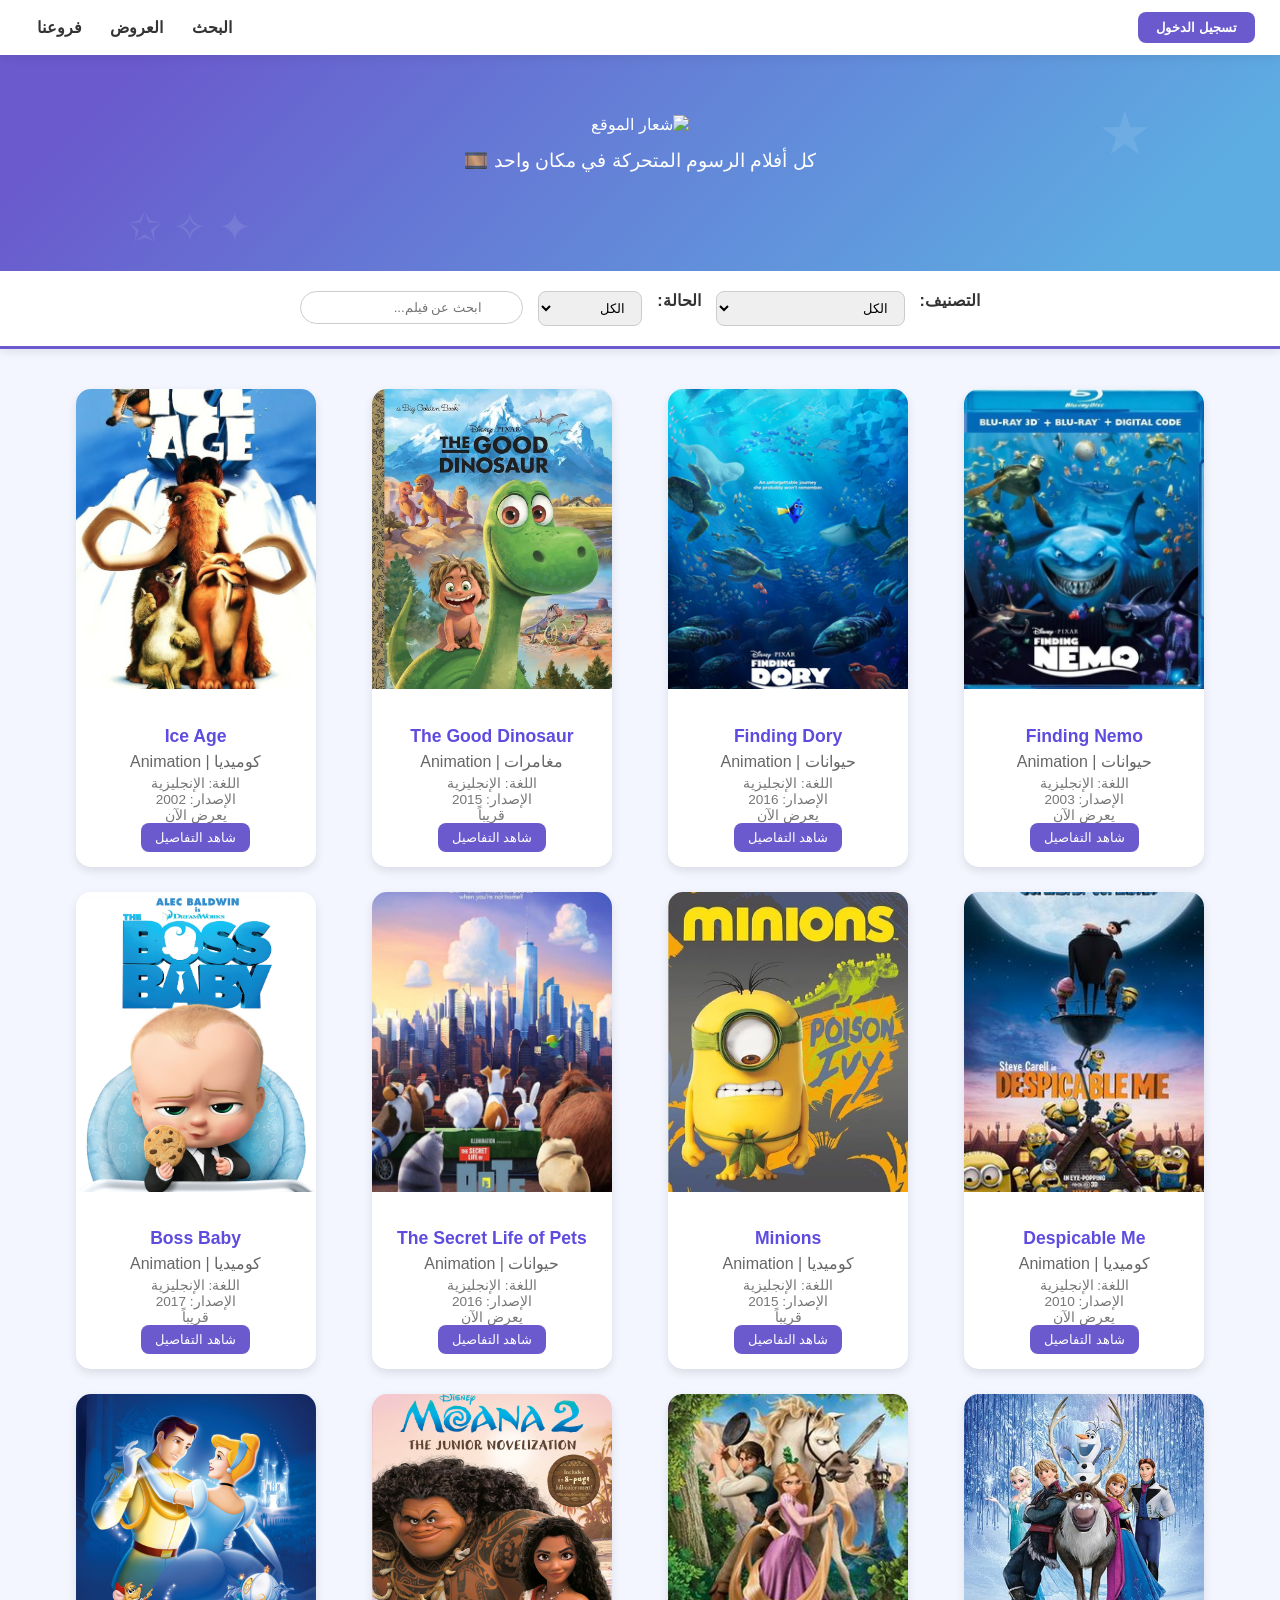
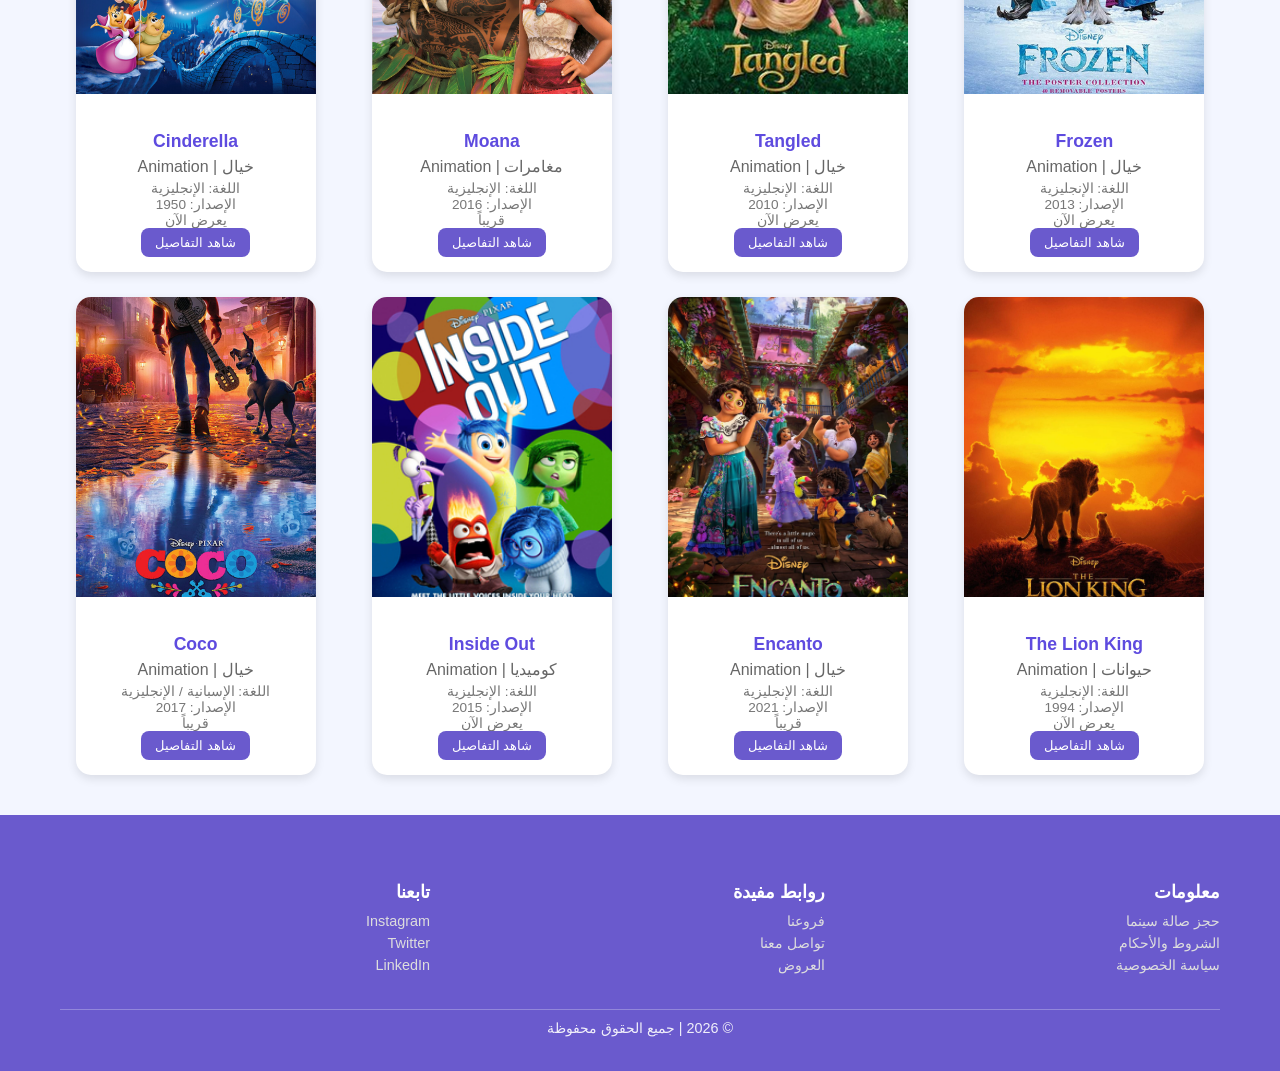
==== index.html @ 652f6a5a "Initial commit for GitHub Pages" ====
<!DOCTYPE html>
<html lang="ar" dir="rtl">
<head>
  <meta charset="UTF-8">
  <meta name="viewport" content="width=device-width, initial-scale=1.0">
  <title>موقع الأفلام</title>
  <link rel="stylesheet" href="css/style.css">
  <link href="[fonts.googleapis.com](https://fonts.googleapis.com/css2?family=Cairo:wght@400;700&display=swap)" rel="stylesheet">
</head>
<body>

  <!-- شريط علوي -->
  <header class="topbar">
    <div class="nav-left">

<button id="loginBtn" class="login-btn">
تسجيل الدخول
</button>

<button id="logoutBtn" class="login-btn" style="display:none;">
تسجيل خروج
</button>

</div>
    <nav class="nav-right">
  <a href="#" id="searchLink">البحث</a>
  <a href="#" id="offersLink">العروض</a>
  <a href="#" id="branchesLink">فروعنا</a>
</nav>
  </header>

  <!-- الخلفية الزرقاء البنفسجية -->
  <section class="hero">
    <img src="images/logo.png" alt="شعار الموقع" class="main-logo">
    <p class="hero-text">كل أفلام الرسوم المتحركة في مكان واحد 🎞️</p>
  </section>

  <!-- فلاتر و بحث -->
  <section class="filters">
    <label for="category">التصنيف:</label>
    <select id="category" onchange="applyFilters()">
      <option value="all">الكل</option>
      <option value="adventure">مغامرات (Adventure)</option>
      <option value="comedy">كوميديا (Comedy)</option>
      <option value="fantasy">خيال / فانتازيا (Fantasy)</option>
      <option value="animals">حيوانات (Animal Movies)</option>
    </select>

    <label for="status">الحالة:</label>
    <select id="status" onchange="applyFilters()">
      <option value="all">الكل</option>
      <option value="now">يعرض الآن</option>
      <option value="soon">قريباً</option>
    </select>

    <div class="search-box">
      <input type="text" id="searchInput" placeholder="ابحث عن فيلم..." oninput="searchMovies()">
    </div>
  </section>

  <!-- شبكة الأفلام -->
  <main class="movies" id="movieContainer"></main>

  <!-- فوتر -->
  <footer>
    <div class="footer-grid">
      <div>
        <h3>معلومات</h3>
        <a href="#">حجز صالة سينما</a>
        <a href="#">الشروط والأحكام</a>
        <a href="#">سياسة الخصوصية</a>
      </div>

      <div>
        <h3>روابط مفيدة</h3>
        <a href="branches.html">فروعنا</a>
        <a href="#">تواصل معنا</a>
        <a href="offers.html">العروض</a>
      </div>

      <div>
        <h3>تابعنا</h3>
        <a href="#">Instagram</a>
        <a href="#">Twitter</a>
        <a href="#">LinkedIn</a>
      </div>
    </div>
    <p class="copy">© 2026 | جميع الحقوق محفوظة</p>
  </footer>

  <script src="js/main.js"></script>
</body>
</html>
---- css/style.css ----
body {
  font-family: 'Cairo', sans-serif;
  margin: 0;
  background-color: #f3f6ff;
  color: #222;
  overflow-x: hidden;
}

/* ==== الشريط العلوي ==== */
.topbar {
  background-color: #fff;
  display: flex;
  justify-content: space-between;
  align-items: center;
  padding: 12px 25px;
  box-shadow: 0 2px 10px rgba(0,0,0,0.08);
  position: sticky;
  top: 0;
  z-index: 999;
}
.topbar a {
  color: #333;
  margin: 0 12px;
  text-decoration: none;
  font-weight: 600;
}
.topbar a:hover {
  color: #6a5acd;
}
.login-btn {
  background: #6a5acd;
  color: #fff;
  border: none;
  padding: 8px 18px;
  border-radius: 8px;
  cursor: pointer;
  font-weight: 600;
}
.login-btn:hover { background: #523ac7; }

/* ==== الخلفية الزرقاء البنفسجية ==== */
.hero {
  background: linear-gradient(135deg, #6a5acd 10%, #5dade2 90%);
  color: white;
  text-align: center;
  padding: 60px 15px 80px;
  position: relative;
  overflow: hidden;
}
.hero::after {
  content: "★";
  position: absolute;
  top: 20%;
  right: 10%;
  font-size: 60px;
  opacity: 0.1;
}
.hero::before {
  content: "✦ ✧ ✩";
  position: absolute;
  bottom: 10%;
  left: 10%;
  color: white;
  font-size: 40px;
  opacity: 0.1;
}
.main-logo {
  max-width: 160px;
}
.hero-text {
  margin-top: 15px;
  font-size: 1.2rem;
}

/* ==== الفلاتر ==== */
.filters {
  display: flex;
  justify-content: center;
  flex-wrap: wrap;
  gap: 15px;
  background: white;
  border-bottom: 3px solid #6a5acd;
  padding: 20px;
  box-shadow: 0 2px 10px rgba(0,0,0,0.1);
}
.filters label {
  font-weight: bold;
  color: #333;
}
.filters select {
  padding: 8px 12px;
  border-radius: 8px;
  border: 1px solid #ccc;
}
.search-box {
  position: relative;
}
.search-box input {
  padding: 8px 40px 8px 12px;
  border-radius: 20px;
  border: 1px solid #ccc;
  transition: 0.3s;
}
.search-box input:focus {
  border-color: #6a5acd;
  box-shadow: 0 0 8px rgba(90,55,200,0.3);
}

/* ==== شبكة الأفلام ==== */
.movies {
  display: grid;
  grid-template-columns: repeat(auto-fit, minmax(240px, 1fr));
  gap: 25px;
  padding: 40px 60px;
  justify-items: center;
}
.movie-card {
  width: 240px;
  background: white;
  border-radius: 15px;
  box-shadow: 0 4px 10px rgba(0,0,0,0.1);
  overflow: hidden;
  transition: 0.3s;
}
.movie-card:hover {
  transform: translateY(-5px);
  box-shadow: 0 6px 15px rgba(0,0,0,0.2);
}
.movie-card img {
  width: 100%;
  height: 300px;
  object-fit: cover;
}
.movie-info {
  padding: 15px;
  text-align: center;
}
.movie-info h3 {
  color: #5e4bdf;
  margin-bottom: 5px;
  font-size: 1.1rem;
}
.movie-info p { color: #666; margin: 4px 0; }
.movie-info span { font-size: 0.85em; color: #777; display: block; }
.movie-info button {
  border: none;
  background: #6a5acd;
  color: white;
  padding: 7px 14px;
  border-radius: 8px;
  cursor: pointer;
}
.movie-info button:hover { background: #523ac7; }

/* ==== الفوتر ==== */
footer {
  background-color: #6a5acd;
  color: white;
  padding: 50px 60px 20px;
}
.footer-grid {
  display: grid;
  grid-template-columns: repeat(auto-fit, minmax(220px, 1fr));
  gap: 25px;
  margin-bottom: 30px;
}
.footer-grid h3 {
  margin-bottom: 10px;
  font-size: 1.1rem;
}
.footer-grid a {
  display: block;
  color: #ddd;
  text-decoration: none;
  margin: 6px 0;
  font-size: 0.9rem;
}
.footer-grid a:hover {
  color: #fff;
}
.copy {
  text-align: center;
  opacity: 0.9;
  font-size: 0.9rem;
  border-top: 1px solid rgba(255,255,255,0.3);
  padding-top: 10px;
}
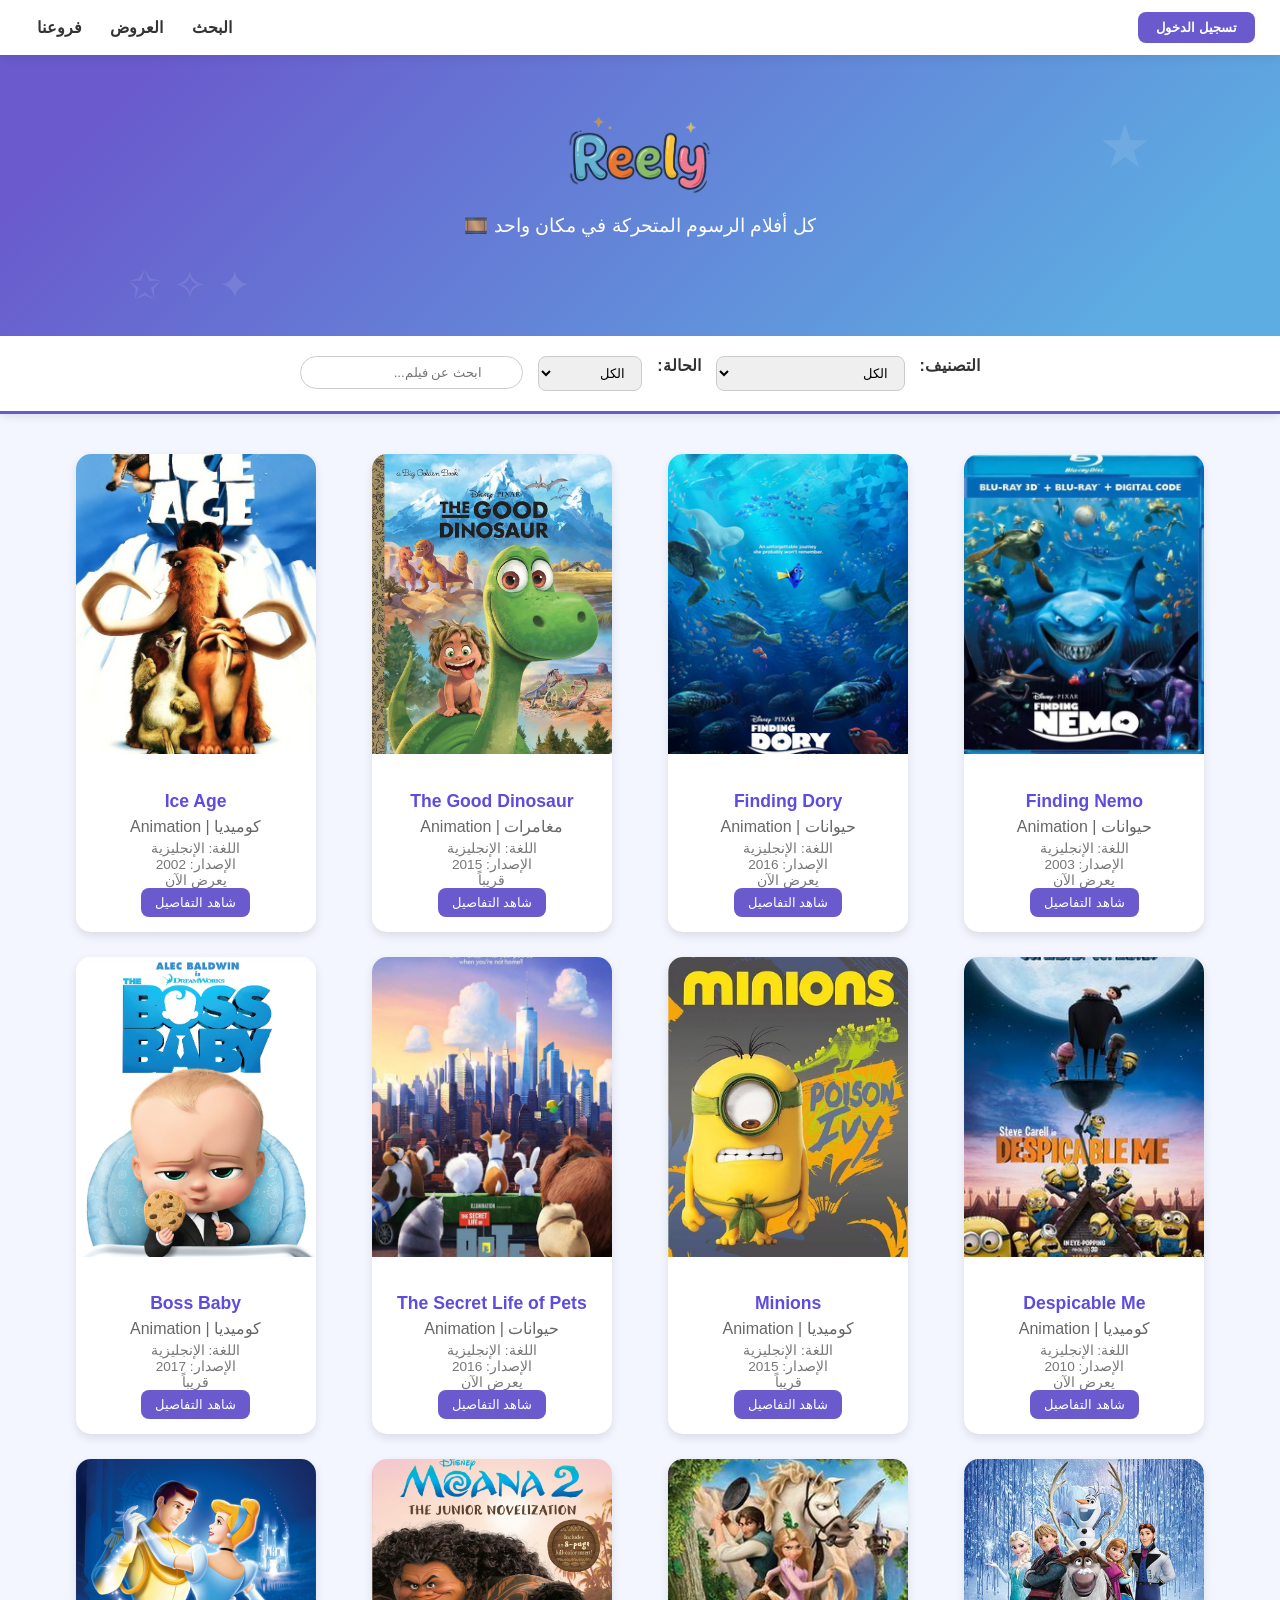
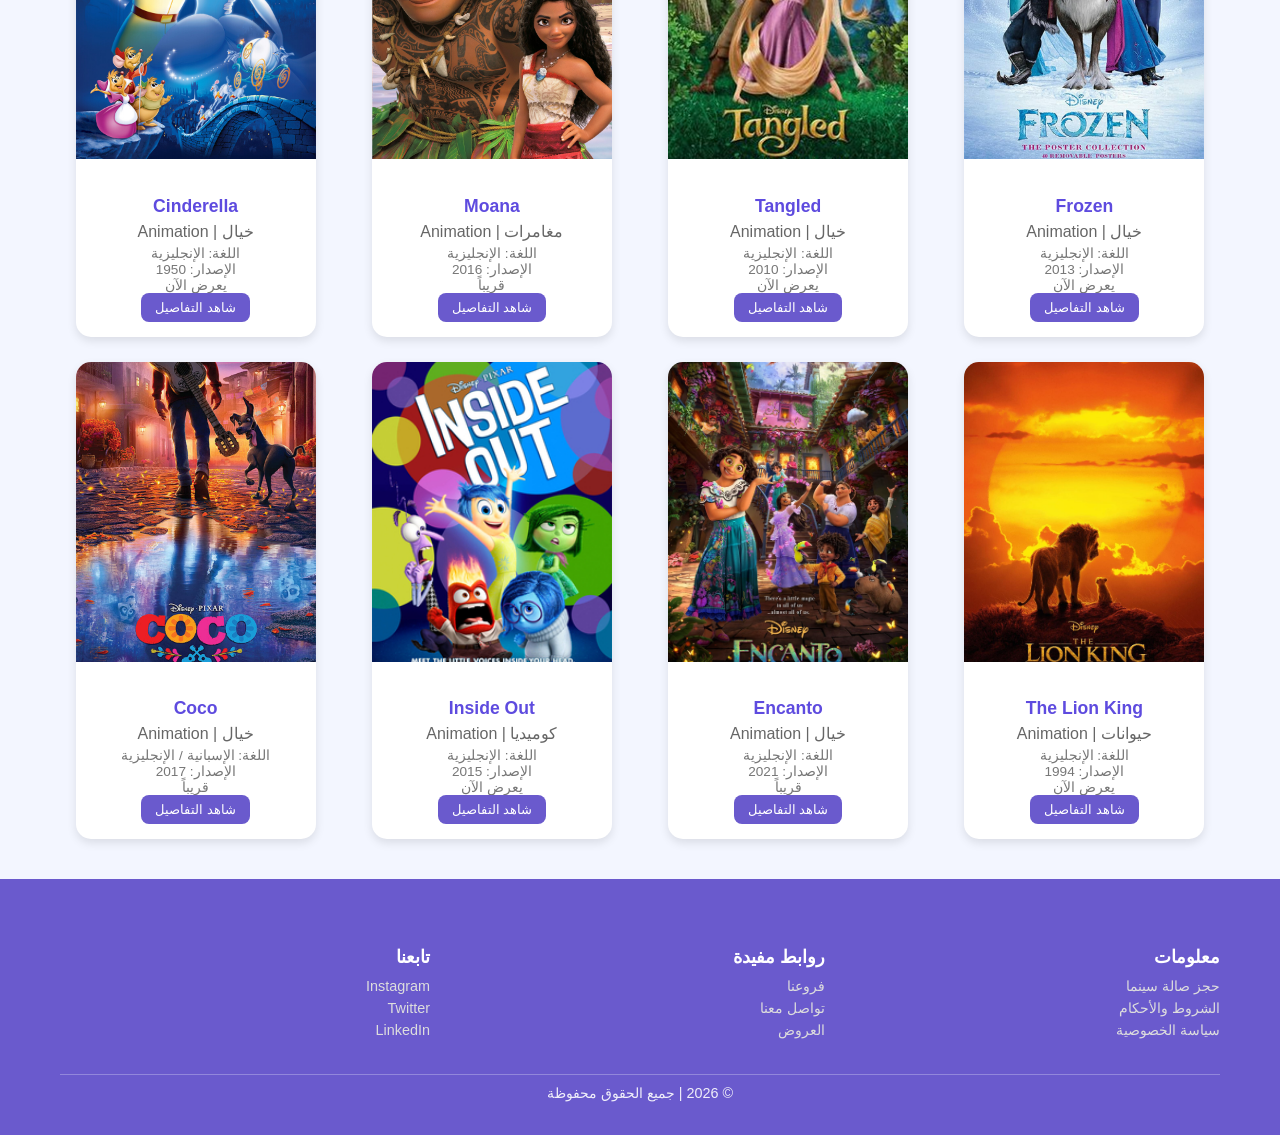
==== commit 81482f26: "fix logo path for GitHub Pages" ====
--- a/index.html
+++ b/index.html
@@ -31,7 +31,7 @@
 
   <!-- الخلفية الزرقاء البنفسجية -->
   <section class="hero">
-    <img src="images/logo.png" alt="شعار الموقع" class="main-logo">
+    <img src="images/logo.PNG" alt="شعار الموقع" class="main-logo">
     <p class="hero-text">كل أفلام الرسوم المتحركة في مكان واحد 🎞️</p>
   </section>
 
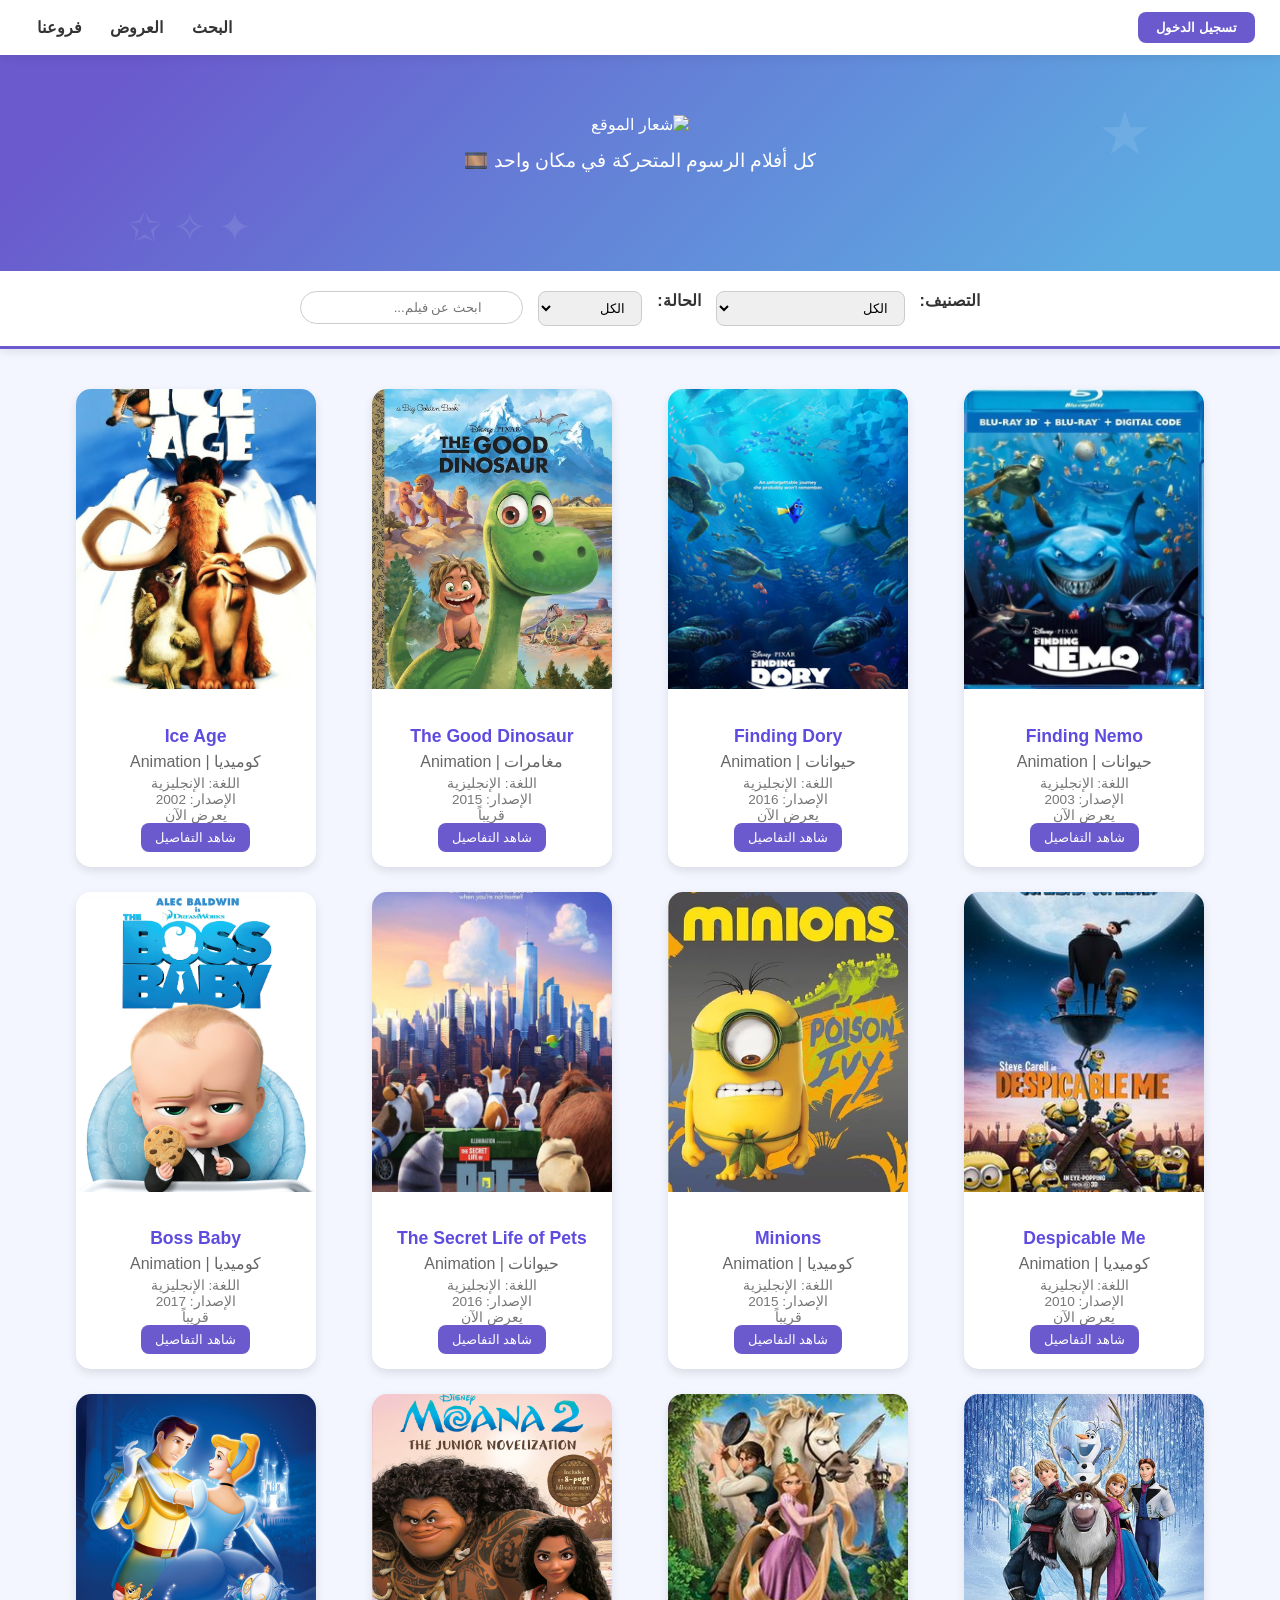
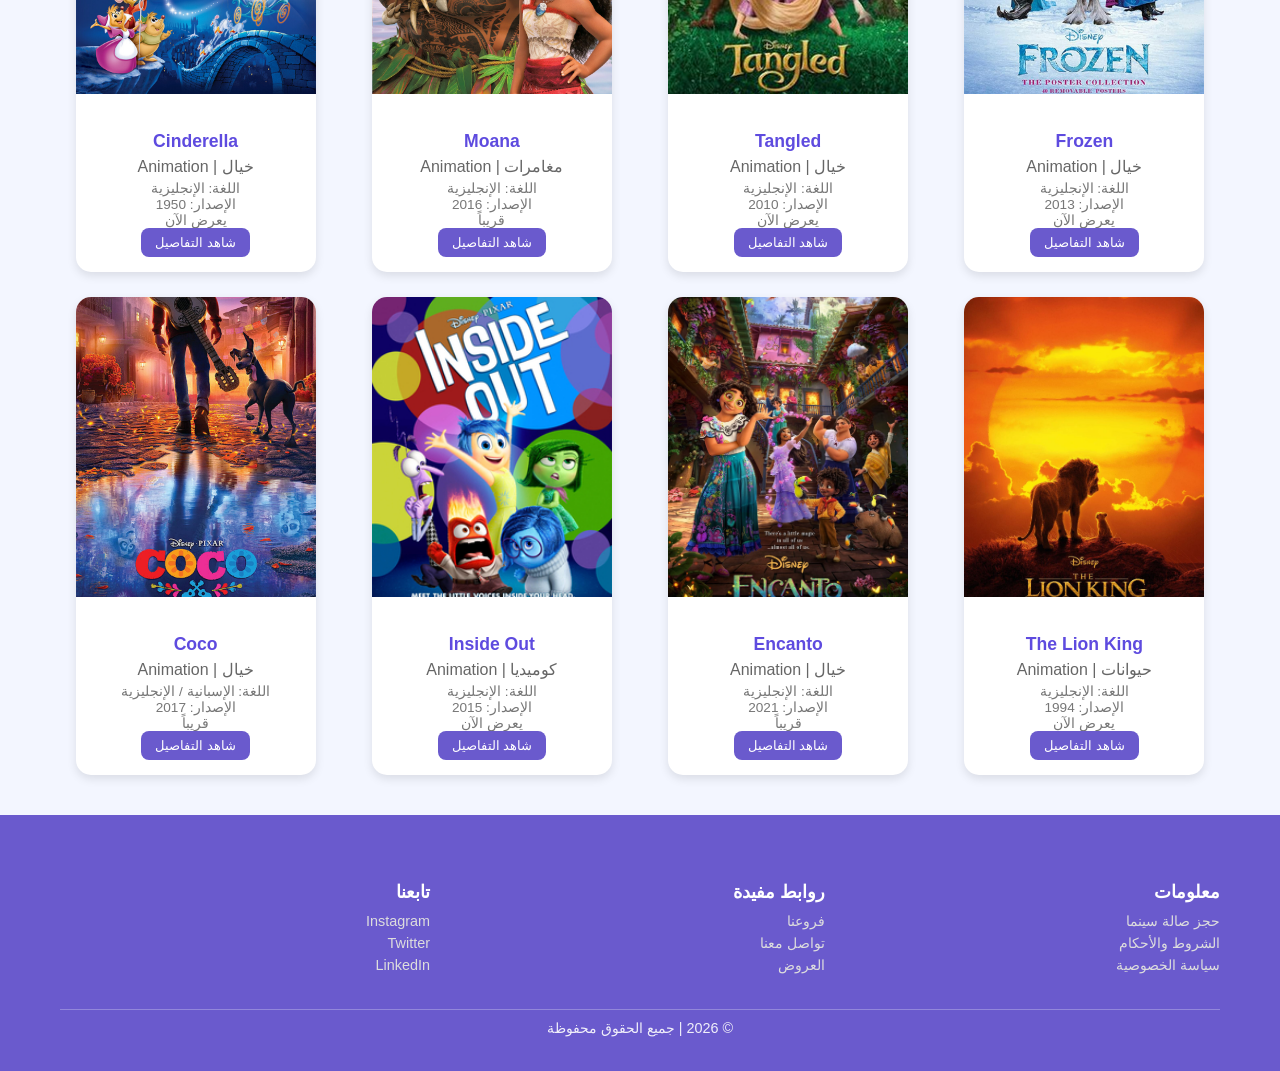
==== commit fb75c101: "fix logo path for GitHub Pages" ====
--- a/index.html
+++ b/index.html
@@ -31,7 +31,7 @@
 
   <!-- الخلفية الزرقاء البنفسجية -->
   <section class="hero">
-    <img src="images/logo.PNG" alt="شعار الموقع" class="main-logo">
+    <img src="images/logo.png" alt="شعار الموقع" class="main-logo">
     <p class="hero-text">كل أفلام الرسوم المتحركة في مكان واحد 🎞️</p>
   </section>
 
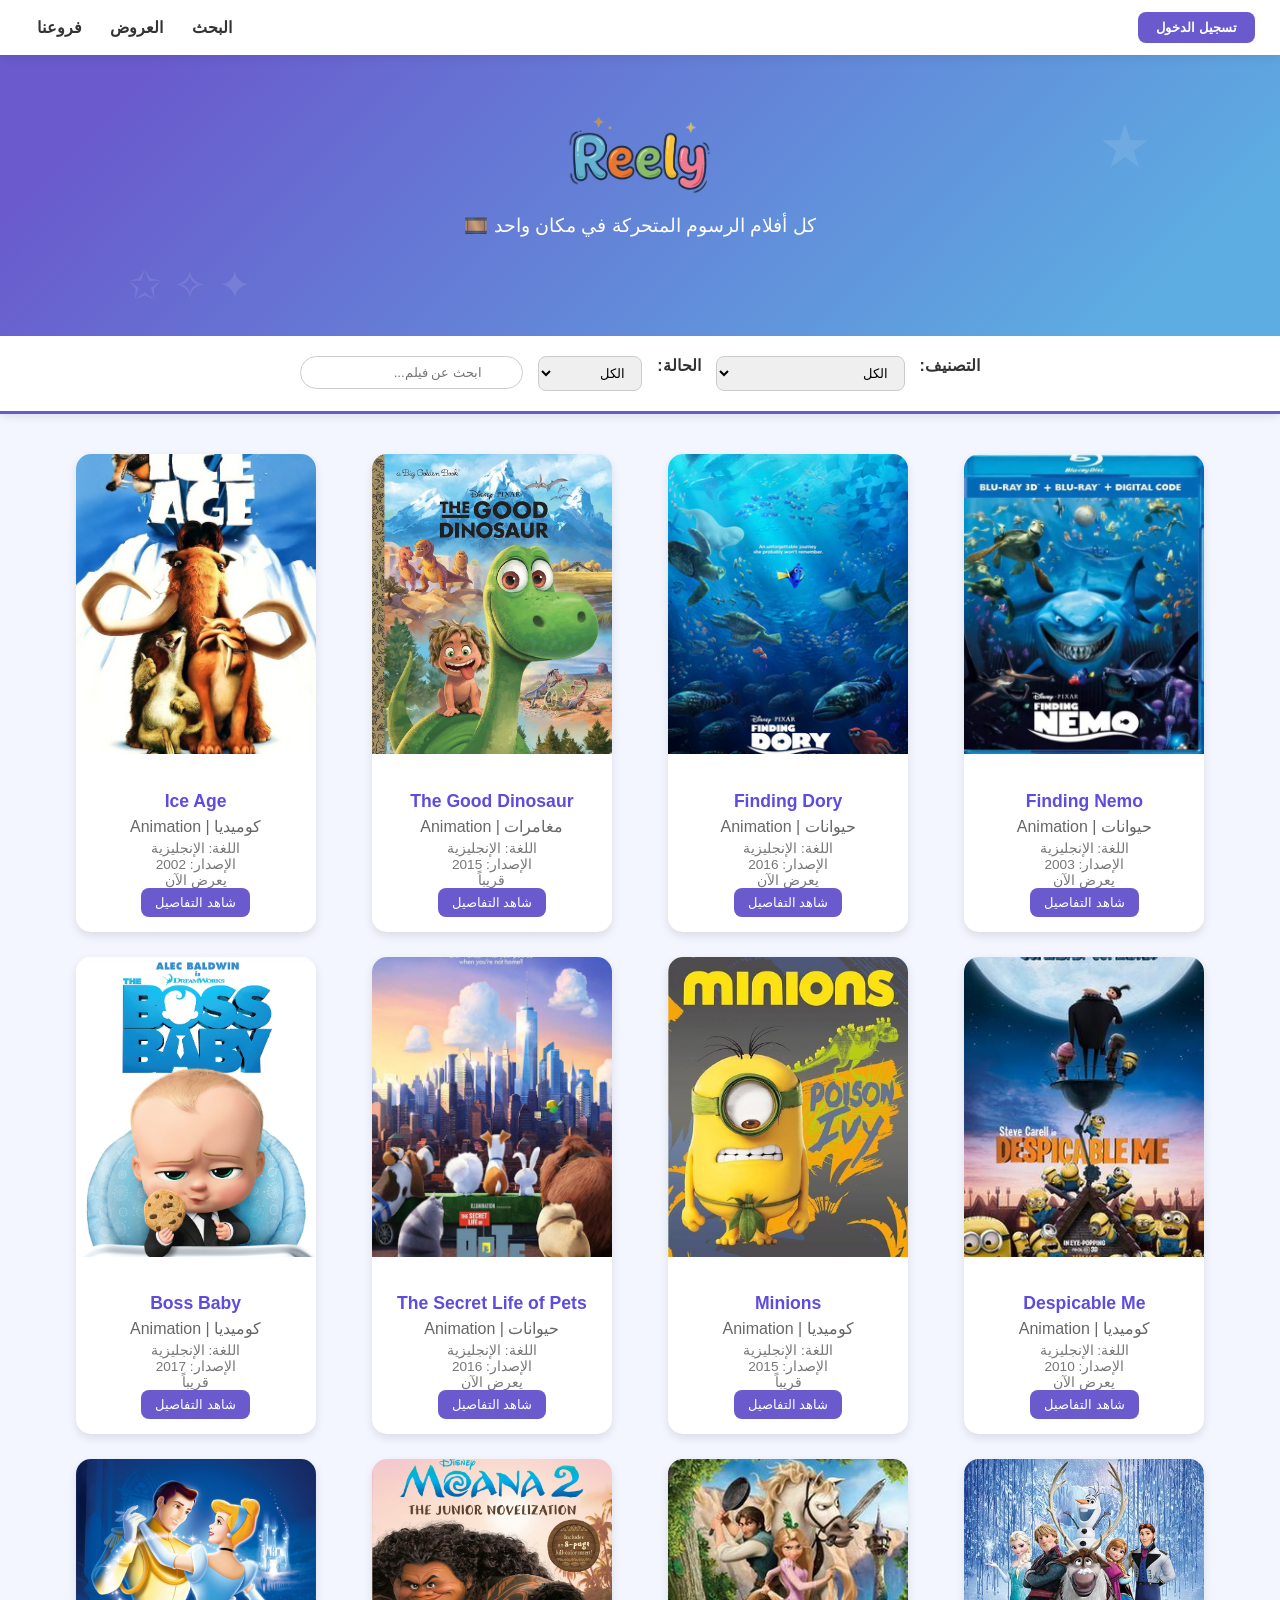
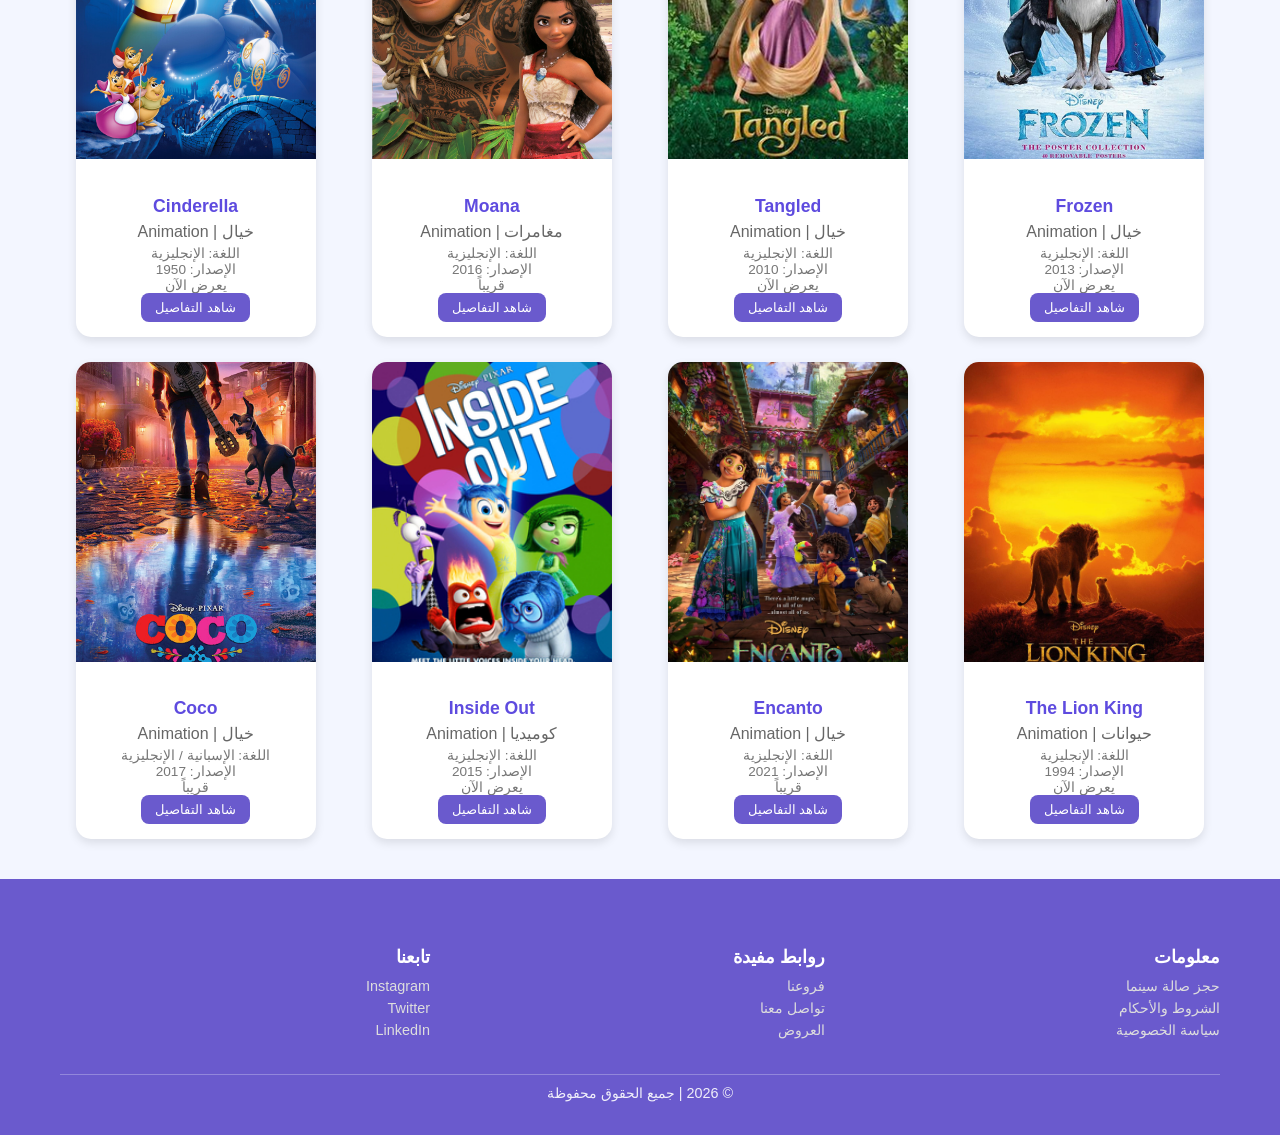
==== commit 7e002ce7: "fix logo path for GitHub Pages" ====
--- a/index.html
+++ b/index.html
@@ -31,7 +31,7 @@
 
   <!-- الخلفية الزرقاء البنفسجية -->
   <section class="hero">
-    <img src="images/logo.png" alt="شعار الموقع" class="main-logo">
+    <img src="images/logo.PNG" alt="شعار الموقع" class="main-logo">
     <p class="hero-text">كل أفلام الرسوم المتحركة في مكان واحد 🎞️</p>
   </section>
 
